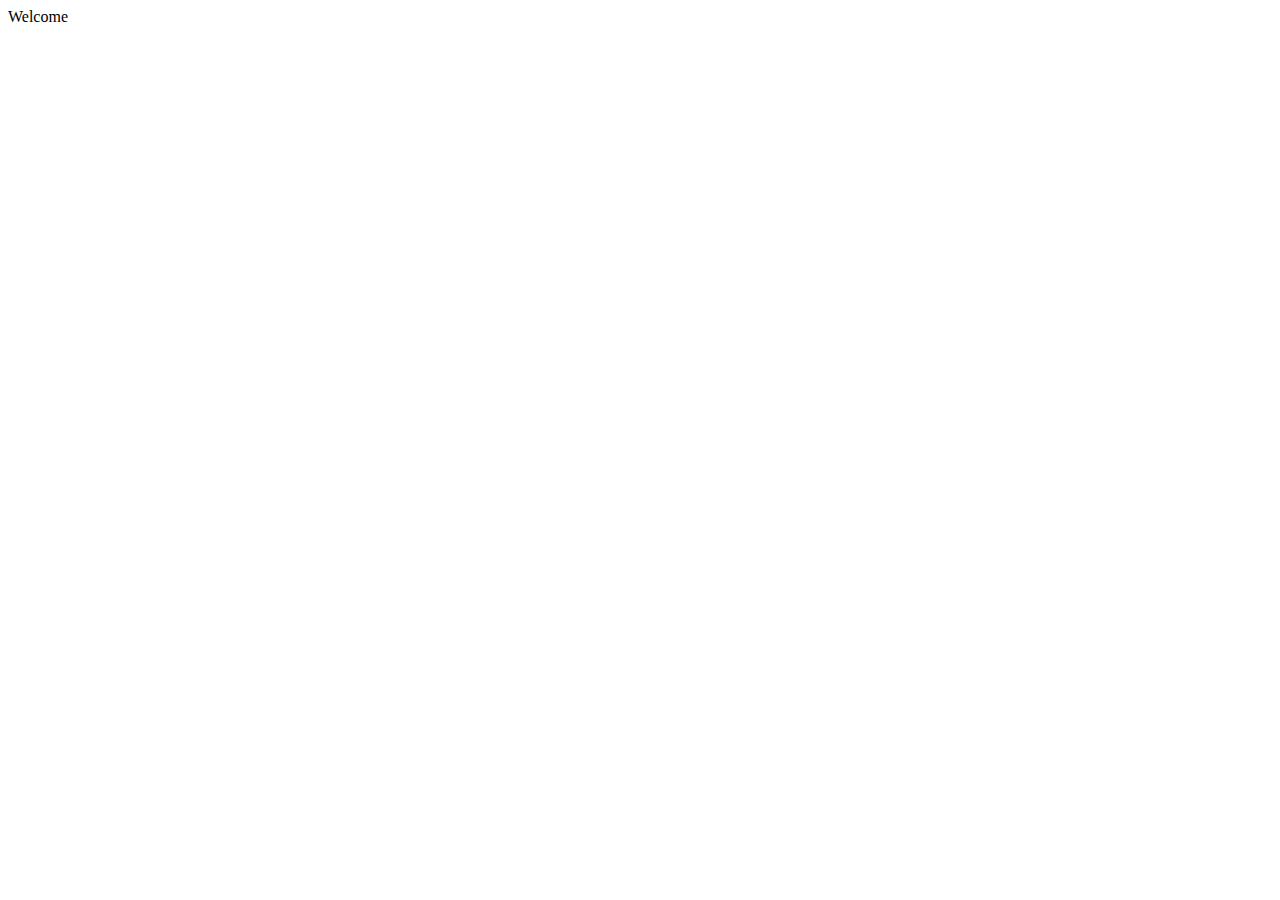
==== index.html @ 00032950 "Create index.html" ====
<!DOCTYPE html>
<html lang="en">
<head>
    <meta charset="UTF-8">
    <meta http-equiv="X-UA-Compatible" content="IE=edge">
    <meta name="viewport" content="width=device-width, initial-scale=1.0">
    <title>Welcome to Amsterdam</title>
</head>
<body>
    Welcome
</body>
</html>
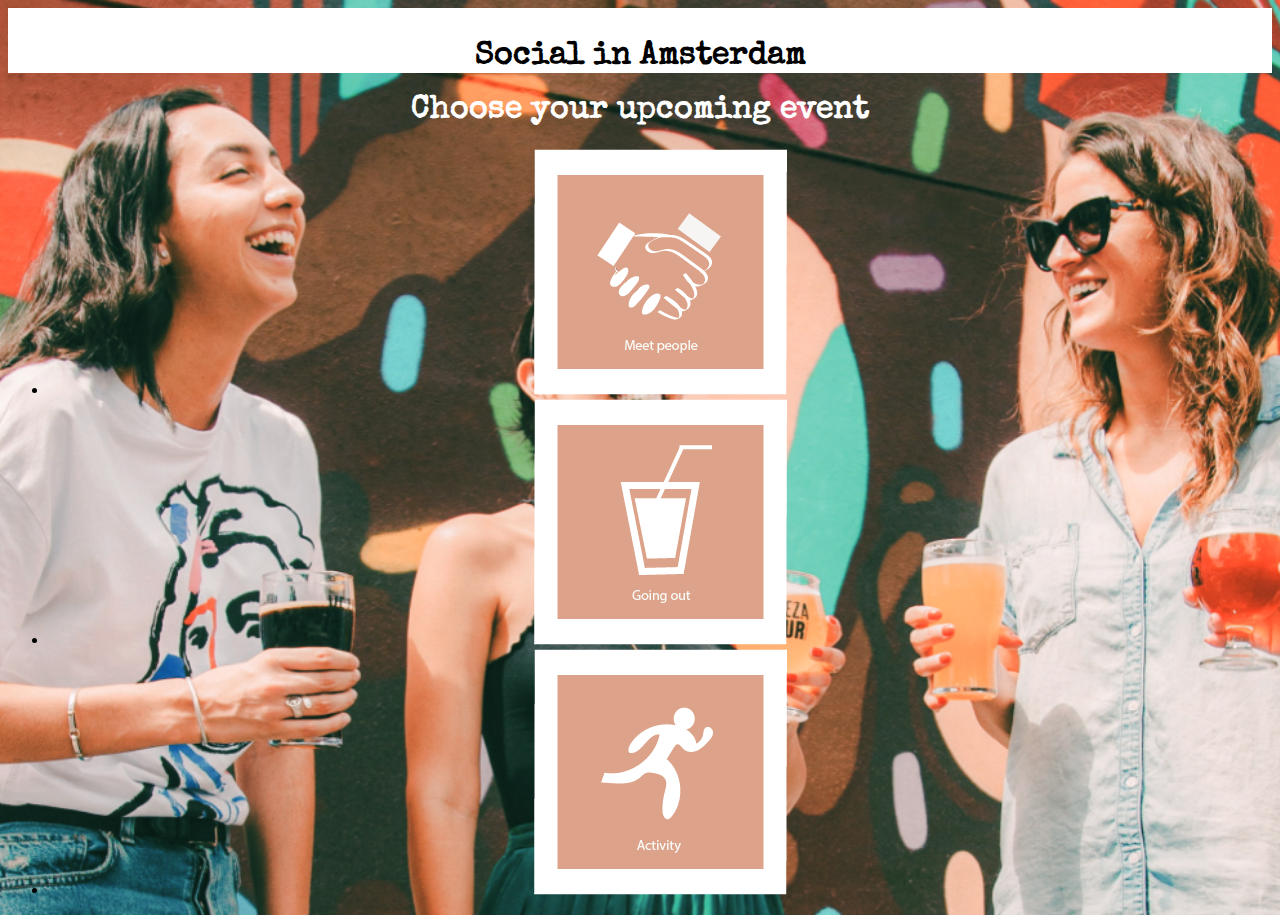
==== commit 40e221f9: "update" ====
--- a/index.html
+++ b/index.html
@@ -4,9 +4,32 @@
     <meta charset="UTF-8">
     <meta http-equiv="X-UA-Compatible" content="IE=edge">
     <meta name="viewport" content="width=device-width, initial-scale=1.0">
-    <title>Welcome to Amsterdam</title>
+    <title>Social in Amsterdam</title>
+    <link rel="stylesheet" href="./styles/styles.css">
 </head>
 <body>
-    Welcome
+    <h1 class="titel">Social in Amsterdam</h1>
+    
 </body>
-</html>+<main>
+    <div class="balk"></div>
+    <div class="erin">
+        <h1>Choose your upcoming event</h1>
+    </div>
+   
+
+
+        
+     <nav>
+        <ul>
+            <li><img src="./Images/meetpeoplewit.png" alt="hands"></li>
+            <li> <img src="./Images/goingoutwit.png" alt="drinks"></li>
+            <li> <a href="./people.html"><img src="./Images/activitywit.png" alt="run"></a></li>
+        </ul>
+     </nav>
+   
+   
+</main>
+</html>
+
+    --- a/styles/styles.css
+++ b/styles/styles.css
@@ -0,0 +1,38 @@
+
+@font-face {
+    font-family: elite;
+    src: url(../Fonts/Special_Elite/SpecialElite-Regular.ttf);
+}
+h1{
+    font-family: elite;
+}
+body{
+    background-image: url(../Images/party.png);
+    background-repeat: no-repeat;
+    background-size: cover;
+}
+.titel{
+    color: black;
+    background-color: white;
+    text-align: center;
+    padding-top: 1em;
+    margin-top: 0%;
+
+}
+nav{
+    text-align: center;
+    
+}
+.erin{
+    text-align: center;
+}
+.people h1{
+    text-align: center;
+}
+h1{
+    color: white;
+}
+.input {
+    display: flex;
+    justify-content: center;
+}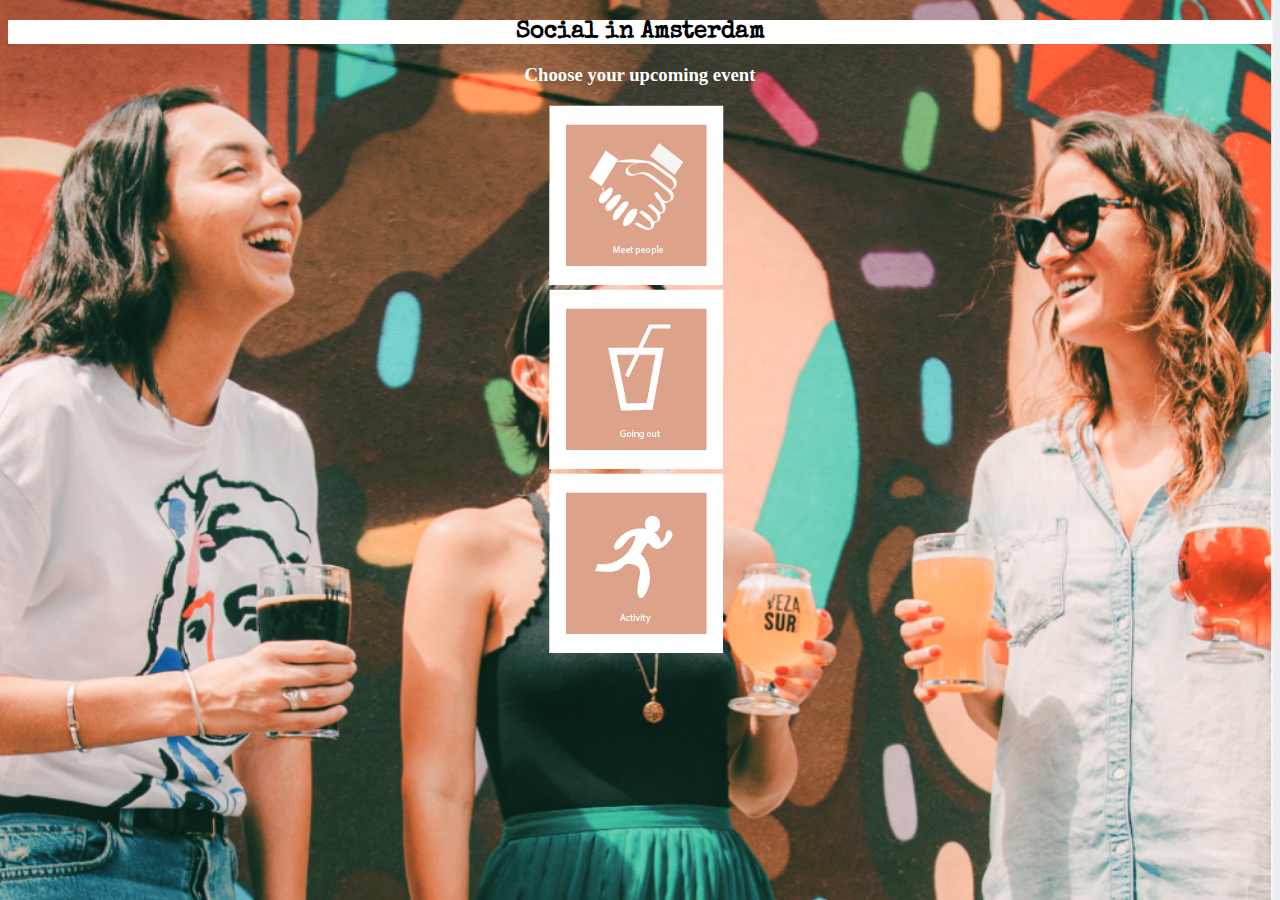
==== commit 3abd52e6: "update" ====
--- a/index.html
+++ b/index.html
@@ -7,14 +7,14 @@
     <title>Social in Amsterdam</title>
     <link rel="stylesheet" href="./styles/styles.css">
 </head>
-<body>
-    <h1 class="titel">Social in Amsterdam</h1>
+<body class="home">
+    <h2 class="titel">Social in Amsterdam</h2>
     
-</body>
+
 <main>
     <div class="balk"></div>
     <div class="erin">
-        <h1>Choose your upcoming event</h1>
+        <h3>Choose your upcoming event</h3>
     </div>
    
 
@@ -22,14 +22,15 @@
         
      <nav>
         <ul>
-            <li><img src="./Images/meetpeoplewit.png" alt="hands"></li>
-            <li> <img src="./Images/goingoutwit.png" alt="drinks"></li>
-            <li> <a href="./people.html"><img src="./Images/activitywit.png" alt="run"></a></li>
+            <li><img src="./Images/meetpeopleklein.png" alt="hands"></li>
+            <li> <img src="./Images/goingoutklein.png" alt="drinks"></li>
+            <li> <a href="./people.html"><img src="./Images/kleinactivity.png" alt="run"></a></li>
         </ul>
      </nav>
    
    
 </main>
+</body>
 </html>
 
     --- a/styles/styles.css
+++ b/styles/styles.css
@@ -3,36 +3,99 @@
     font-family: elite;
     src: url(../Fonts/Special_Elite/SpecialElite-Regular.ttf);
 }
-h1{
+h2{
     font-family: elite;
+    
+
 }
-body{
+h3{
+    font-family: Georgia, 'Times New Roman', Times, serif;
+    color: white;
+}
+
+body {
+    margin-top: 0em;
+    
+}
+
+body.home {
     background-image: url(../Images/party.png);
     background-repeat: no-repeat;
     background-size: cover;
+
 }
+
+body.people {
+    background-image: url(../Images/banner\ 8.png);
+    background-repeat: no-repeat;
+    background-size: cover;
+    background-attachment: fixed;
+}
+
+body.uitslag {
+    background-image: url(../Images/schaatsen.jpg);
+    background-repeat: no-repeat;
+    background-size: cover;
+    background-position: center;
+    background-attachment: fixed;
+}
+
 .titel{
     color: black;
     background-color: white;
     text-align: center;
-    padding-top: 1em;
-    margin-top: 0%;
+    padding-top: 0,5em;
+    padding-bottom: 0,5em;
+}
 
+nav{
+ text-align: center;
+margin-right: 3em;
 }
-nav{
-    text-align: center;
-    
-}
+
 .erin{
     text-align: center;
 }
+
 .people h1{
     text-align: center;
 }
-h1{
+h2{
     color: white;
 }
-.input {
+.inputafb {
     display: flex;
     justify-content: center;
-}+    margin-top: 16em;
+}
+
+li{
+   list-style: none;
+}
+.people{
+    color: black;
+    background-color: white;
+    text-align: center;
+    padding-top: 0,5em;
+    padding-bottom: 0,5em;
+    margin-top: 0%;
+}
+.boven {
+    color: black;
+    background-color: white;
+    text-align: center;
+    padding-top: 1em;
+    padding-bottom: 1em;
+    margin-top: 0%;  
+}
+   
+    
+
+.uitslagkader{
+    display: flex;
+    justify-content: center;
+    margin-top: 5em;
+   
+}
+
+
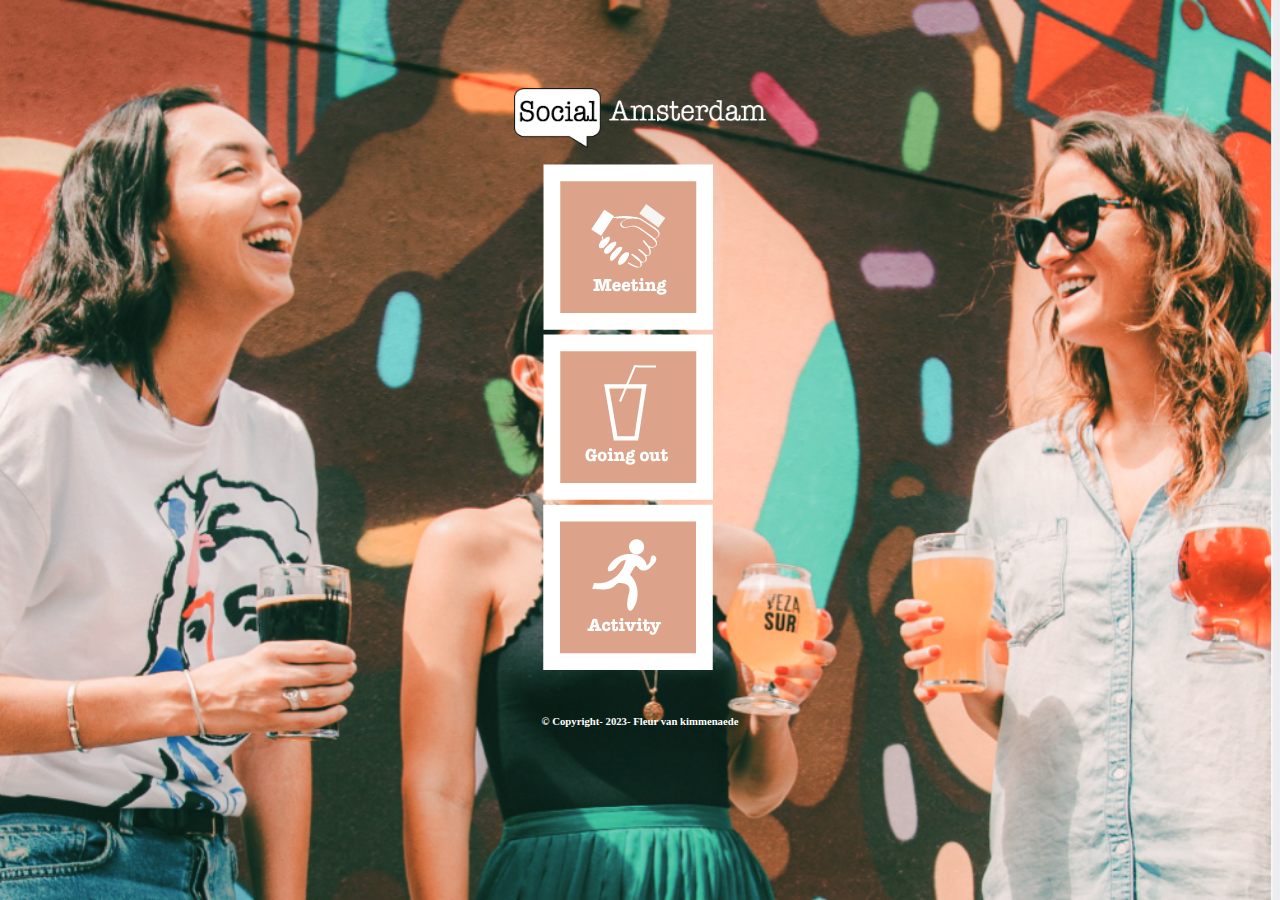
==== commit 5d25d484: "update" ====
--- a/index.html
+++ b/index.html
@@ -4,33 +4,35 @@
     <meta charset="UTF-8">
     <meta http-equiv="X-UA-Compatible" content="IE=edge">
     <meta name="viewport" content="width=device-width, initial-scale=1.0">
-    <title>Social in Amsterdam</title>
+    <title>Social Amsterdam</title>
     <link rel="stylesheet" href="./styles/styles.css">
 </head>
+
 <body class="home">
-    <h2 class="titel">Social in Amsterdam</h2>
+   
+    <header>
+  <img src="./Images/logo4.png" alt="logo">
+    </header>
+
     
-
-<main>
-    <div class="balk"></div>
-    <div class="erin">
-        <h3>Choose your upcoming event</h3>
-    </div>
-   
+    <main>
+        <nav>
+            <ul>
+                <li><img src="./Images/icoonmeeting.png" alt="hands"></li>
+                <li> <img src="./Images/icoongoingout.png" alt="drinks"></li>
+                <li> <a href="./people.html"><img src="./Images/icoonactivity.png" alt="run"></a></li>
+            </ul>
+         </nav>
+    </main>
 
 
-        
-     <nav>
-        <ul>
-            <li><img src="./Images/meetpeopleklein.png" alt="hands"></li>
-            <li> <img src="./Images/goingoutklein.png" alt="drinks"></li>
-            <li> <a href="./people.html"><img src="./Images/kleinactivity.png" alt="run"></a></li>
-        </ul>
-     </nav>
-   
-   
-</main>
+
+   <footer class="footer1">
+    <h6>© Copyright- 2023- Fleur van kimmenaede </h6> 
+  </footer>
+
 </body>
+
 </html>
 
     --- a/styles/styles.css
+++ b/styles/styles.css
@@ -1,32 +1,52 @@
 
 @font-face {
-    font-family: elite;
-    src: url(../Fonts/Special_Elite/SpecialElite-Regular.ttf);
+    font-family: karma;
+    src: url(../Fonts/Karma/Karma-Medium.ttf);
 }
-h2{
-    font-family: elite;
-    
 
+
+h3{
+    font-family: karma;
+    color: white;
+    background-color: #DBA289;
+    display: flex;
+    justify-content: center;
+    padding: 10px;
+    margin-top: 50px;
+    margin-bottom: 0%;
+   }
+
+
+.tekstvak{
+    background-color: white;
+    padding: 1em;
+    height: 210px;
 }
-h3{
-    font-family: Georgia, 'Times New Roman', Times, serif;
-    color: white;
+
+
+
+header{
+    display: flex;
+    justify-content: center;
+    left: 0;
+    right: 0;
+    height: 60px;
+    margin-top: 7%;
 }
 
 body {
     margin-top: 0em;
-    
 }
 
 body.home {
     background-image: url(../Images/party.png);
     background-repeat: no-repeat;
     background-size: cover;
-
+    background-attachment: fixed;
 }
 
 body.people {
-    background-image: url(../Images/banner\ 8.png);
+    background-image: url(../Images/banner\ 8.PNG);
     background-repeat: no-repeat;
     background-size: cover;
     background-attachment: fixed;
@@ -40,62 +60,45 @@
     background-attachment: fixed;
 }
 
-.titel{
-    color: black;
-    background-color: white;
-    text-align: center;
-    padding-top: 0,5em;
-    padding-bottom: 0,5em;
-}
 
 nav{
  text-align: center;
-margin-right: 3em;
+ margin-right: 4em;
 }
 
-.erin{
-    text-align: center;
-}
 
-.people h1{
-    text-align: center;
-}
-h2{
-    color: white;
-}
 .inputafb {
     display: flex;
     justify-content: center;
-    margin-top: 16em;
+    margin-top: 14em;
 }
 
 li{
    list-style: none;
 }
-.people{
-    color: black;
-    background-color: white;
-    text-align: center;
-    padding-top: 0,5em;
-    padding-bottom: 0,5em;
-    margin-top: 0%;
-}
-.boven {
-    color: black;
-    background-color: white;
-    text-align: center;
-    padding-top: 1em;
-    padding-bottom: 1em;
-    margin-top: 0%;  
-}
-   
-    
 
-.uitslagkader{
+.footer1 {
     display: flex;
     justify-content: center;
-    margin-top: 5em;
-   
+    color: white;
+    position: relative;
+    bottom: 0px;
+}
+
+.footer2{
+    display: flex;
+    justify-content: center;
+    color: white; 
+    bottom: auto;
+    margin-top: 18em;
+}
+
+.footer3{
+    display: flex;
+    justify-content: center;
+    color: white; 
+    bottom: auto;
+    margin-top: 12em;  
 }
 
 
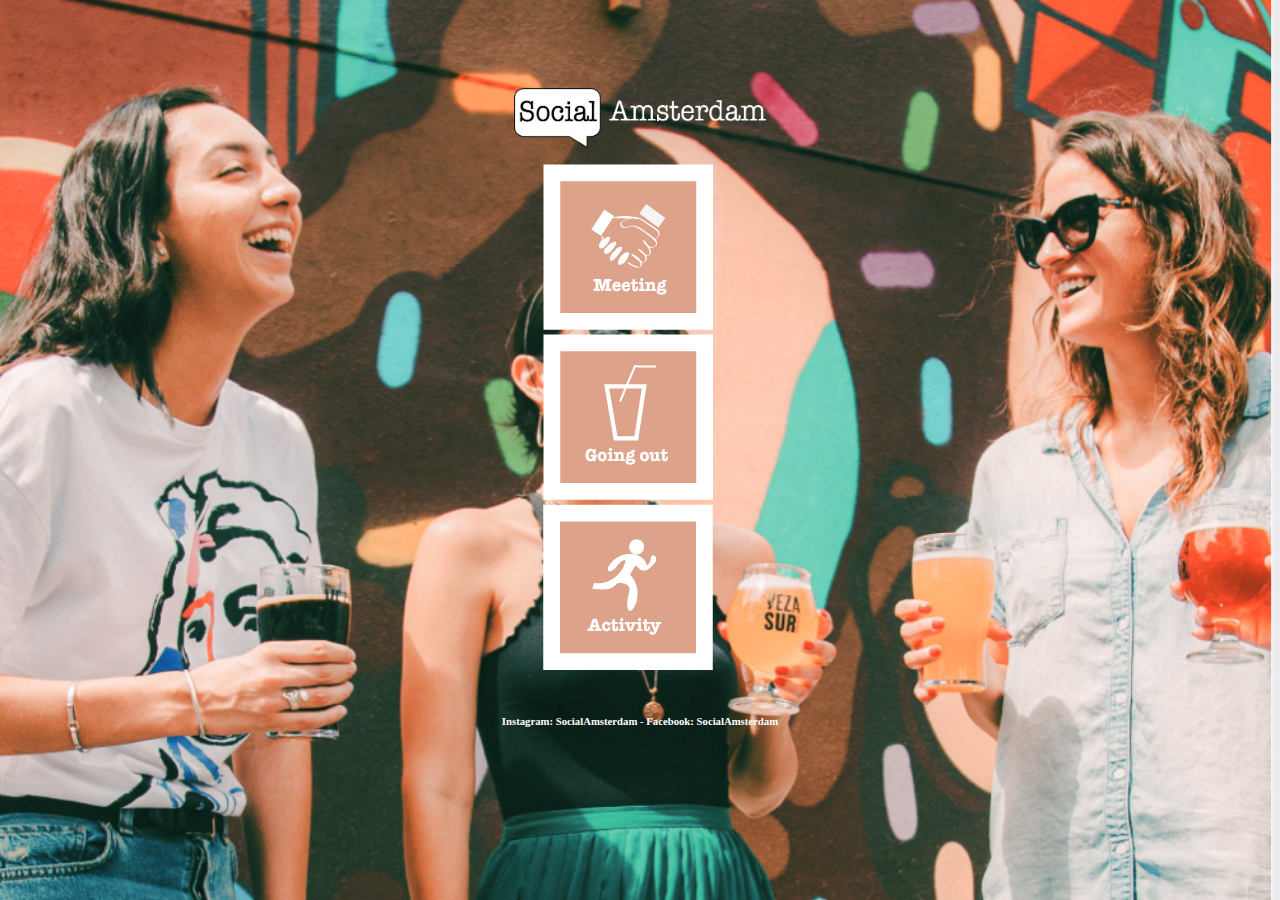
==== commit ceb75b32: "update" ====
--- a/index.html
+++ b/index.html
@@ -28,7 +28,7 @@
 
 
    <footer class="footer1">
-    <h6>© Copyright- 2023- Fleur van kimmenaede </h6> 
+    <h6>Instagram: SocialAmsterdam - Facebook: SocialAmsterdam </h6> 
   </footer>
 
 </body>
